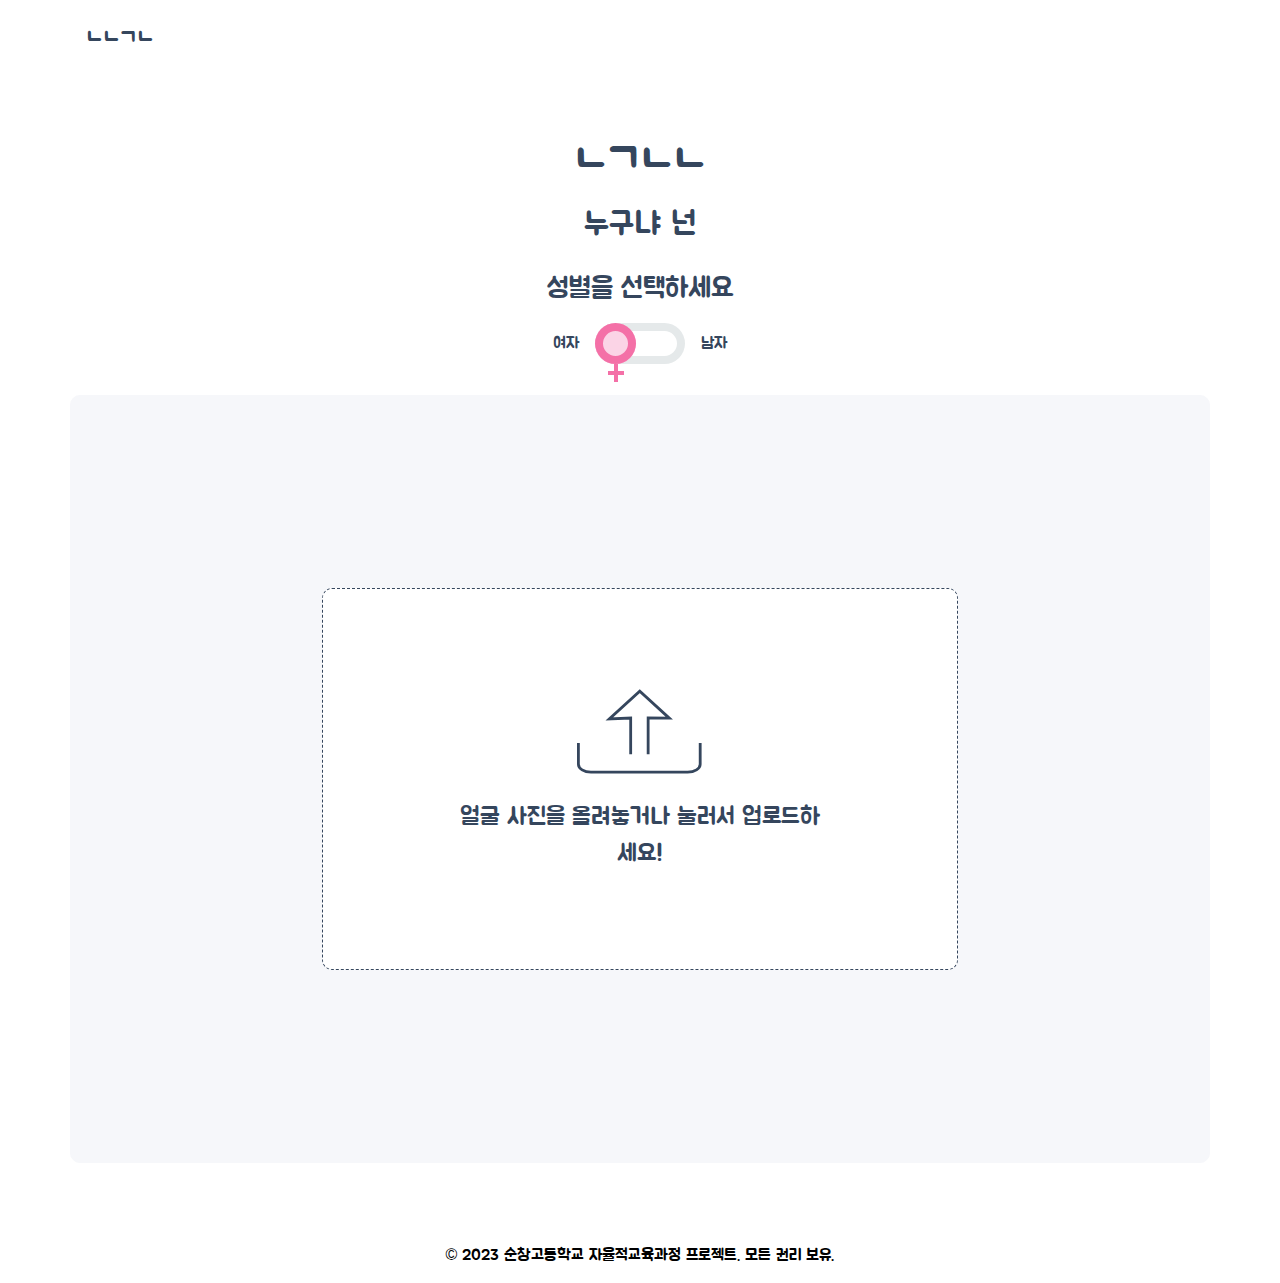
==== whoru.html @ 28e05ed9 "Add files via upload" ====
<!DOCTYPE html>
<html>

<head>
    <meta charset="UTF-8">
    <meta name="viewport" content="width=device-width, initial-scale=1, shrink-to-fit=no">
    <meta http-equiv="X-UA-Compatible" content="ie=edge">
    <link href="https://fonts.googleapis.com/css?family=Jua&display=swap" rel="stylesheet">
    <link rel="stylesheet" href="https://stackpath.bootstrapcdn.com/bootstrap/4.4.1/css/bootstrap.min.css" integrity="sha384-Vkoo8x4CGsO3+Hhxv8T/Q5PaXtkKtu6ug5TOeNV6gBiFeWPGFN9MuhOf23Q9Ifjh" crossorigin="anonymous">
    <title>ㄴㄴㄱㄴ</title>
    <link rel="stylesheet" href="style.css">
    <link rel="manifest" href="/manifest.json">
    <meta property="og:type" content="website" />
    <meta property="og:title" content="동물상 테스트" />
    <meta property="og:description" content="얼굴로 보는 인공지능 동물상 테스트, 나와 닮은 동물상을 찾아보세요! 대표 동물상 연예인 사진 데이터로 학습한 인공지능이 나의 얼굴로 동물상과 특징을 찾아드립니다. 회원가입도 필요없이 화면에서 바로 확인해보세요! 사진 데이터는 그 어디에도 전송되지 않습니다. 인공지능이 보는 나의 동물상 테스트 한번 해보세요! 강아지상? 고양이상? 여우상? 사슴상? 토끼상? 곰상? 공룡상? 얼굴상 테스트를 통해 나와 닮은 동물 찾기를 할 수 있습니다."
    />
    <meta property="og:image" content="https://img1.daumcdn.net/thumb/R1280x0/?scode=mtistory2&fname=https%3A%2F%2Fk.kakaocdn.net%2Fdn%2Fc0eq42%2FbtqCQpiFhFn%2F8KPaOP9q8PXpJFRL7if55K%2Fimg.jpg" />
    <link rel="shortcut icon" href="/favicon.ico" type="image/x-icon">
    <link rel="icon" href="/favicon.ico" type="image/x-icon">
    <script type="text/javascript" src="//s7.addthis.com/js/300/addthis_widget.js#pubid=ra-5e64b3727e862b06"></script>
    <!-- Global site tag (gtag.js) - Google Analytics -->
    <script async src="https://www.googletagmanager.com/gtag/js?id=UA-145482737-6"></script>
    <script>
        window.dataLayer = window.dataLayer || [];

        function gtag() {
            dataLayer.push(arguments);
        }
        gtag('js', new Date());
        gtag('config', 'UA-145482737-6');
    </script>
</head>

<body>
    <nav class="p-3 container navbar navbar-expand-lg navbar-light">
        <a class="navbar-brand" href="#">ㄴㄴㄱㄴ</a>
        <button class="navbar-toggler" type="button" data-toggle="collapse" data-target="#navbarNav" aria-controls="navbarNav" aria-expanded="false" aria-label="Toggle navigation">
            <span class="navbar-toggler-icon"></span>
        </button>
        <div class="collapse navbar-collapse" id="navbarNav">
            <ul class="navbar-nav">
                <li class="nav-item active">
                </li>
            </ul>
        </div>
    </nav>
    <section class="section">
        <h1 class="title">ㄴㄱㄴㄴ</h1>
        <h2 class="subtitle">누구냐 넌</h2>
        <h2 class="sr-only">나는 어떤 동물과 닮았을까? 나의 동물상 찾기를 해보세요!</h2>
        <h3 class="sr-only">대표 동물상 연예인 사진 데이터로 학습한 인공지능이 나의 얼굴로 동물상과 특징을 찾아드립니다.</h3>
        <h4 class="sr-only">본 서비스는 Google의 인공지능 teachable machine 2.0을 활용하였습니다.</h4>
        <p class="sr-only">얼굴로 보는 인공지능 동물상 테스트, 나와 닮은 동물상을 찾아보세요! 대표 동물상 연예인 사진 데이터로 학습한 인공지능이 나의 얼굴로 동물상과 특징을 찾아드립니다. 회원가입도 필요없이 화면에서 바로 확인해보세요! 사진 데이터는 그 어디에도 전송되지 않습니다. 인공지능이 보는 나의 동물상 테스트 한번 해보세요! 강아지상? 고양이상? 여우상? 사슴상? 토끼상? 곰상? 공룡상? 얼굴상 테스트를 통해 나와 닮은 동물 찾기를 할 수 있습니다.</p>
    </section>
    <section class="youtube pb-3" id="yotube-mid-link">
    </section>
    <h3 class="pb-2 d-flex justify-content-center">성별을 선택하세요</h3>
    <section class="d-flex justify-content-center">
        <p class="d-flex align-items-center pr-3">여자</p>
        <div>
            <input type="checkbox" id="gender">
            <label for="gender">
                <span class="knob">
                    <i></i>
                </span>
            </label>
        </div>
        <p class="d-flex align-items-center pl-3">남자</p>
    </section>
    <script class="jsbin" src="https://ajax.googleapis.com/ajax/libs/jquery/1/jquery.min.js"></script>
    <div class="mt-3 container file-upload">
        <div class="image-upload-wrap">
            <input class="file-upload-input" type='file' onchange="readURL(this);" accept="image/*" />
            <div class="drag-text">
                <img src="img/upload.svg" class="mt-5 pt-5 upload">
                <h3 class="mb-5 pb-5 pt-4  upload-text">얼굴 사진을 올려놓거나 눌러서 업로드하세요!</h3>
            </div>
        </div>
        <div class="file-upload-content">
            <img class="file-upload-image" id="face-image" src="#" alt="your image" />
            <div id="loading" class="animated bounce">
                <div class="spinner-border" role="status">
                    <span class="sr-only">Loading...</span>
                </div>
                <p class="text-center">AI가 당신의 동물상을 분석중입니다.</p>
            </div>
            <p class="result-message"></p>
            <div id="label-container" class="d-flex flex-column justify-content-around"></div>
            <div id="addThis" class="addthis_inline_share_toolbox_6lz1"></div>

            <div class="pt-3 image-title-wrap">
                <button type="button p-2" class="try-again-btn" onclick="gaReload1();" data-toggle="modal" data-target="#adModal">
                    <span class="try-again-text">다른 사진으로 재시도</span>
                </button>
            </div>
        </div>
    </div>
    <!-- <div id="coupang" class="container d-flex justify-content-center">
        <script src="https://ads-partners.coupang.com/g.js"></script>
        <script>
            new PartnersCoupang.G({
                "id": 141621,
                "subId": null
            });
        </script>
    </div> -->
    <div class="mt-2 container d-flex justify-content-center ad-banner">
        <ins class="kakao_ad_area" style="display:none;" data-ad-unit="DAN-1ibeto5pa83fn" data-ad-width="320" data-ad-height="100"></ins>
    </div>
    <div class="mt-2 container d-flex justify-content-center ad-banner">
        <ins class="kakao_ad_area" style="display:none;" 
     data-ad-unit    = "DAN-1jefy9znk6ibb" 
     data-ad-width   = "300" 
     data-ad-height  = "250"></ins>
    </div>
<script type="text/javascript" src="//t1.daumcdn.net/kas/static/ba.min.js" async></script>
    <script type="text/javascript" src="//t1.daumcdn.net/kas/static/ba.min.js" async></script>

    <div class="container pt-3">
        <div id="disqus_thread"></div>
    </div>
    <footer class="footer pt-5 container d-flex justify-content-center">
        <div>
            <p>&copy; 2023 순창고등학교 자율적교육과정 프로젝트. 모든 권리 보유.</p>
<!--            
        <ul class="list-inline d-flex justify-content-center">
            <li class="list-inline-item">
                <a href="https://developerdk.tistory.com/46">Privacy</a>
            </li>
            <li class="list-inline-item">
                <a href="https://developerdk.tistory.com/47">Terms</a>
            </li>
            <li class="list-inline-item">
                <a href="https://www.youtube.com/channel/UCQNE2JmbasNYbjGAcuBiRRg">FAQ</a>
            </li>
        </ul>
-->
        </div>
    </footer>
    <!-- Modal -->
    <div class="modal fade" id="adModal" tabindex="-1" role="dialog" aria-labelledby="adModalLabel" aria-hidden="true">
        <div class="modal-dialog" role="document">
            <div class="modal-content">
                
                <div class="modal-body d-flex justify-content-center">
                    <ins class="kakao_ad_area" style="display:none;" 
 data-ad-unit    = "DAN-t89oh3sc0ew5" 
 data-ad-width   = "300" 
 data-ad-height  = "250"></ins>
                </div>
                <div class="modal-footer d-flex justify-content-center">
                    <button type="button p-2" class="try-again-btn" onclick="gaReload2();">
                        <span class="try-again-text">다른 사진으로 재시도</span>
                    </button>
                </div>
            </div>
        </div>
    </div>
    <script>
        function gaReload1() {
            gtag('event', '다른 사진으로 재시도 1차', {
                'event_category': '다른 사진으로 재시도'
            });
        }
        function gaReload2() {
            gtag('event', '다른 사진으로 재시도 2차', {
                'event_category': '다른 사진으로 재시도'
            });
            window.location.reload();
        }
    </script>

    <noscript>Please enable JavaScript to view the
        <a href="https://disqus.com/?ref_noscript">comments powered by Disqus.</a>
    </noscript>
    <script src="https://code.jquery.com/jquery-3.4.1.slim.min.js" integrity="sha384-J6qa4849blE2+poT4WnyKhv5vZF5SrPo0iEjwBvKU7imGFAV0wwj1yYfoRSJoZ+n" crossorigin="anonymous"></script>
    <script src="https://cdn.jsdelivr.net/npm/popper.js@1.16.0/dist/umd/popper.min.js" integrity="sha384-Q6E9RHvbIyZFJoft+2mJbHaEWldlvI9IOYy5n3zV9zzTtmI3UksdQRVvoxMfooAo" crossorigin="anonymous"></script>
    <script src="https://stackpath.bootstrapcdn.com/bootstrap/4.4.1/js/bootstrap.min.js" integrity="sha384-wfSDF2E50Y2D1uUdj0O3uMBJnjuUD4Ih7YwaYd1iqfktj0Uod8GCExl3Og8ifwB6" crossorigin="anonymous"></script>
    <script src="https://cdn.jsdelivr.net/npm/@tensorflow/tfjs@1.3.1/dist/tf.min.js"></script>
    <script src="https://cdn.jsdelivr.net/npm/@teachablemachine/image@0.8/dist/teachablemachine-image.min.js"></script>
    <script>
        function readURL(input) {
            if (input.files && input.files[0]) {
                var reader = new FileReader();
                reader.onload = function(e) {
                    $('.image-upload-wrap').hide();
                    $('#loading').show();
                    $('.file-upload-image').attr('src', e.target.result);
                    $('.file-upload-content').show();
                    $('.image-title').html(input.files[0].name);
                };
                reader.readAsDataURL(input.files[0]);
                init().then(function() {
                    console.log("hello");
                    predict();
                    $('#loading').hide();
                });
            } else {
                removeUpload();
            }
        }

        function removeUpload() {
            $('.file-upload-input').replaceWith($('.file-upload-input').clone());
            $('.file-upload-content').hide();
            $('.image-upload-wrap').show();
        }
        $('.image-upload-wrap').bind('dragover', function() {
            $('.image-upload-wrap').addClass('image-dropping');
        });
        $('.image-upload-wrap').bind('dragleave', function() {
            $('.image-upload-wrap').removeClass('image-dropping');
        });
    </script>
    <script type="text/javascript">
        let URL;
        const urlMale = "https://teachablemachine.withgoogle.com/models/GZRhxVyAY/";
        const urlFemale = "https://teachablemachine.withgoogle.com/models/GZRhxVyAY/";
        let model, webcam, labelContainer, maxPredictions;
        async function init() {
            if (document.getElementById("gender").checked) {
                URL = urlMale;
            } else {
                URL = urlFemale;
            }
            const modelURL = URL + "model.json";
            const metadataURL = URL + "metadata.json";
            model = await tmImage.load(modelURL, metadataURL);
            maxPredictions = model.getTotalClasses();
            labelContainer = document.getElementById("label-container");
            for (let i = 0; i < maxPredictions; i++) {
                var element = document.createElement("div")
                element.classList.add("d-flex");
                labelContainer.appendChild(element);
            }
        }
        async function predict() {
            var image = document.getElementById("face-image")
            const prediction = await model.predict(image, false);
            prediction.sort((a, b) => parseFloat(b.probability) - parseFloat(a.probability));
            console.log(prediction[0].className);
            var resultTitle, resultExplain, resultCeleb;
            if (document.getElementById("gender").checked) {
                gtag('event', '동물상 테스트 수행', {
                    'event_category': '동물상 테스트 수행',
                    'event_label': '남자'
                });
                switch (prediction[0].className) {
                    case "joohomin":
                        resultTitle = "주호민"
                        resultExplain = "머리가 빡빡이이고 얼굴이 동글동글하며 인상이 온화해보임 좌우 상하 얼굴 길이가 비슷함"
                        resultCeleb = "우파루파를 닮았다"
                        gtag('event', '남자 결과 강아지상', {'event_category': '남자 결과'});
                        break;
                    case "chaeunwoo":
                        resultTitle = "차은우"
                        resultExplain = "잘생겼다"
                        resultCeleb = "곰 닮았다"
                        gtag('event', '남자 결과 고양이상', {'event_category': '남자 결과'});
                        break;
                    case "chomiyeon":
                        resultTitle = "조미연"
                        resultExplain = "옆모습이 이쁘다.콧대가 높다.그늘진 눈매.작은 얼굴"
                        resultCeleb = "토끼&쿼카 닮음"
                        gtag('event', '남자 결과 고양이상', {'event_category': '남자 결과'});
                        break;    
                    case "jaypark":
                        resultTitle = "박재범(Jay Park)"
                        resultExplain = "그의 얼굴은 선명하고 균형이 잘 잡혀 있으며 눈이 커서 화려한 시선을 끌 수 있다 또한 몸매는 타투가 많다는 특징이 있다"
                        resultCeleb = ""
                        gtag('event', '남자 결과 고양이상', {'event_category': '남자 결과'});
                        break;
                    case "nohongcheol":
                        resultTitle = "노홍철"
                        resultExplain = "한국인에게 별로 익숙하디 않는 수염을 가짐. 과도하게 웃는 표정과 광기어려보이거나 우스운 모습이 각인됨.하지만 쌍커풀징 큰 눈,높은 콧대, 등 뚜렷한 이목구비를 가지고 있음 그렇지만 얼굴이 길다"
                        resultCeleb = "통기 닮음"
                        gtag('event', '남자 결과 고양이상', {'event_category': '남자 결과'});
                        break;
                    case "dewinjones":
                        resultTitle = "드웨인 존슨"
                        resultExplain = "주호민과 닮음이다. (AA닮음) 근데 좀 날카로움"
                        resultCeleb = "주호민 "
                        gtag('event', '남자 결과 고양이상', {'event_category': '남자 결과'});
                        break;
                    case "xijinping":
                        resultTitle = "시진핑"
                        resultExplain = "눈이 작으며 얼굴이 평탄해 보임 코가 매우큼, 늙어보임"
                        resultCeleb = "곰돌이 푸 닮음"
                        gtag('event', '남자 결과 고양이상', {'event_category': '남자 결과'});
                        break;
                        
                    case "karina":
                        resultTitle = "카리나"
                        resultExplain = "갸름하고 날렵한 얼굴형을 가졌다. 특히 V자가 그려진 상당히 얇은 턱선과 얼굴형, 장두형에 가까운 두상으로 스트레이트 헤어를 잘 소화한다 그리고 얼굴이 엄청 작다."
                        resultCeleb = "뱀 혹은 고양이 닮음"
                        gtag('event', '남자 결과 토끼상', {'event_category': '남자 결과'});
                        break;
                    case "ohhaewon":
                        resultTitle = "오해원"
                        resultExplain = "흰 피부와 크고 동그란 눈 청순하고 단아한 비주얼 날렵한 콧대"
                        resultCeleb = "햄토리를 닮았다는 말이 있다"
                        gtag('event', '남자 결과 공룡상', {'event_category': '남자 결과'});
                        break;
                    case "stsvenjobs":
                        resultTitle = "스티븐 잡스"
                        resultExplain = "인상이 날카로우며 직적여보임 다만 머리가 조금 비어있으며 안경이 잘어울림"
                        resultCeleb = "대머리독수리 닮은"
                        gtag('event', '남자 결과 공룡상', {'event_category': '남자 결과'});
                        break;

                    case "youbu":
                        resultTitle = "유병재"
                        resultExplain = "얼굴이 꽤 큰 편이고 수염이 김"
                        resultCeleb = "배우 기동규 닮음"
                        gtag('event', '남자 결과 공룡상', {'event_category': '남자 결과'});
                        break;
    
                    case "parkmyeongsu":
                        resultTitle = "박명수"
                        resultExplain = "동근 얼굴형과 밝은 미소가 특징이며 주끈깨와 동근눈, 살짝 올라간 눈썹으로 인해 상냥하고 유쾌한 분위기를 연출한다."
                        resultCeleb = "펜더 닮음"
                        gtag('event', '남자 결과 공룡상', {'event_category': '남자 결과'});
                        break;
                    case "haha":
                        resultTitle = "하하"
                        resultExplain = "독특하고 매력적인 얼굴 표정을 가지고 있으며 코가 크고 둥근 얼굴형이다."
                        resultCeleb = "토끼 닮음"
                        gtag('event', '남자 결과 공룡상', {'event_category': '남자 결과'});
                        break;
                    default:
                        resultTitle = "알수없음"
                        resultExplain = ""
                        resultCeleb = ""
                        gtag('event', '남자 결과 알수없음', {'event_category': '남자 결과'});
                }
            } else {
                gtag('event', '동물상 테스트 수행', {
                    'event_category': '동물상 테스트 수행',
                    'event_label': '여자'
                });
                switch (prediction[0].className) {
                    case "dog":
                        resultTitle = "귀여운 순둥이 강아지상"
                        resultExplain = "다정다감하고 귀여운 당신은 모든 사람들에게 즐거움을 주는 호감형이다! 상냥하고 활발한 성격으로 어디에서도 인기폭발이지만, 애교와 웃음이 많아 연인에게 특히나 사랑스럽다. 당신은 애인바라기로 애인의 관심이 부족하면 시무룩해지고 외로움을 타는 모습이 마치 강아지와 똑 닮았다!"
                        resultCeleb = "강아지상 연예인: 박보영, 아이유, 윤승아, 민아(걸스데이), 한지민"
                        gtag('event', '여자 결과 강아지상', {'event_category': '여자 결과'});
                        break;
                    case "cat":
                        resultTitle = "츤데레 매력쟁이 고양이상"
                        resultExplain = "도도하고 섹시한 당신은 첫인상은 차가워 보이지만 묘한 매력을 풍겨 언제나 인기가 넘친다. 자존심이 세계 1등과 맞먹지만 관심 받는 것을 좋아하고 애인에게 관심이 받고 싶을 때는 애교도 부릴 줄 아는 귀여운 매력을 가졌다. 시크한 츤데레로 연인에게 끊임없이 설렘을 안겨주는 당신은 고양이와 닮았다!"
                        resultCeleb = "고양이상 연예인: 안소희(원더걸스), 오연서, 한예슬, 이성경, 이효리"
                        gtag('event', '여자 결과 고양이상', {'event_category': '여자 결과'});
                        break;
                    case "rabbit":
                        resultTitle = "상큼발랄한 매력의 토끼상"
                        resultExplain = "발랄하고 귀여운 당신은 주변 사람들에게 기쁨을 주는 행복바이러스다! 호기심이 많아 활발하며 귀엽고 순수한 외모로 연인의 보호본능을 자극한다. 존재 자체가 상큼하고 깜찍한 당신은 특별한 애교 없이도 연인에게 너무나도 사랑스럽다!"
                        resultCeleb = "토끼상 연예인: 수지, 나연(트와이스), 예린(여자친구), 한승연(카라), 문채원"
                        gtag('event', '여자 결과 토끼상', {'event_category': '여자 결과'});
                        break;
                    case "deer":
                        resultTitle = "온순하고 우아한 사슴상"
                        resultExplain = "맑고 영롱한 분위기의 당신은 사슴처럼 차분한 성격의 소유자다. 초롱초롱한 눈망울이 당신의 가장 큰 트레이드마크며 따스하고 온순한 눈빛을 가져 사랑스러움을 항상 머금고 있다! 부끄러움이 많아 애정표현이 낯설은 당신은 연인에게조차 신비한 존재지만 따뜻한 성격으로 연인의 마음을 사로잡는 능력을 가졌다."
                        resultCeleb = "사슴상 연예인: 윤아(소녀시대), 이연희, 고아라, 문근영, 정유미(부산행 배우)"
                        gtag('event', '여자 결과 사슴상', {'event_category': '여자 결과'});
                        break;
                    case "fox":
                        resultTitle = "섹시한 밀당고수 여우상"
                        resultExplain = "사람을 홀리는 매력을 가진 당신은 선뜻 다가가기 힘든 섹시한 매력을 가졌다. 우아한 외모에 더해 뛰어난 센스의 성격을 가진 당신은 어딜가도 주목받는 주인공이다! 사교적인 성격을 가져 연인에게도 적극적으로 애정표현을 하지만 밀당의 고수인 당신은 연인의 혼을 쏙 빼놓는 매력쟁이다."
                        resultCeleb = "여우상 연예인: 경리(나인뮤지스), 예지(있지), 한혜진(모델), 헤이즈, 지연(티아라)"
                        gtag('event', '여자 결과 여우상', {'event_category': '여자 결과'});
                        break;
                    default:
                        resultTitle = "알수없음"
                        resultExplain = ""
                        resultCeleb = ""
                        gtag('event', '여자 결과 알수없음', {'event_category': '여자 결과'});
                }
            }
            var title = "<div class='" + prediction[0].className + "-animal-title'>" + resultTitle + "</div>"
            var explain = "<div class='animal-explain pt-2'>" + resultExplain + "</div>"
            var celeb = "<div class='" + prediction[0].className + "-animal-celeb pt-2 pb-2'>" + resultCeleb + "</div>"
            $('.result-message').html(title + explain + celeb);
            var barWidth;
            for (let i = 0; i < maxPredictions; i++) {
                if (prediction[i].probability.toFixed(2) > 0.1) {
                    barWidth = Math.round(prediction[i].probability.toFixed(2) * 100) + "%";
                } else if (prediction[i].probability.toFixed(2) >= 0.01) {
                    barWidth = "4%"
                } else {
                    barWidth = "2%"
                }
                var labelTitle;
                switch (prediction[i].className) {
                    case "joohomin":
                        labelTitle = "주호민"
                        break;
                    case "chaeunwoo":
                        labelTitle = "차은우"
                        break;
                    case "chomiyeon":
                        labelTitle = "조미연"
                        break;
                    case "jaypark":
                        labelTitle = "박재범"
                        break;
                    case "nohongcheol":
                        labelTitle = "노홍철"
                        break;
                    case "dewinjones":
                        labelTitle = "드웨인 존슨"
                        break;
                    case "xijinping":
                        labelTitle = "시진핑"
                        break;
                    case "karina":
                        labelTitle = "카리나"
                        break;
                    case "ohhaewon":
                        labelTitle = "오해원"
                        break;
                    case "stsvenjobs":
                        labelTitle = "스티븐 잡스"
                        break;
                    case "youbu":
                        labelTitle = "유병재"
                        break;
                    case "parkmyeongsu":
                        labelTitle = "박명수"
                        break;
                    case "haha":
                        labelTitle = "하하"
                        break;
                    default:
                        labelTitle = "알수없음"
            
                }
                var label = "<div class='animal-label d-flex align-items-center'>" + labelTitle + "</div>"
                var bar = "<div class='bar-container position-relative container'><div class='" + prediction[i].className + "-box'></div><div class='d-flex justify-content-center align-items-center " + prediction[i].className + "-bar' style='width: " + barWidth + "'><span class='d-block percent-text'>" + Math.round(prediction[i].probability.toFixed(2) * 100) + "%</span></div></div>"
                labelContainer.childNodes[i].innerHTML = label + bar;
            }
        }
    </script>
</body>
<!-- 
image input box
Copyright (c) 2020 by Aaron Vanston (https://codepen.io/aaronvanston/pen/yNYOXR)

Permission is hereby granted, free of charge, to any person obtaining a copy of this software and associated documentation files (the "Software"), to deal in the Software without restriction, including without limitation the rights to use, copy, modify, merge, publish, distribute, sublicense, and/or sell copies of the Software, and to permit persons to whom the Software is furnished to do so, subject to the following conditions:

The above copyright notice and this permission notice shall be included in all copies or substantial portions of the Software.

THE SOFTWARE IS PROVIDED "AS IS", WITHOUT WARRANTY OF ANY KIND, EXPRESS OR IMPLIED, INCLUDING BUT NOT LIMITED TO THE WARRANTIES OF MERCHANTABILITY, FITNESS FOR A PARTICULAR PURPOSE AND NONINFRINGEMENT. IN NO EVENT SHALL THE AUTHORS OR COPYRIGHT HOLDERS BE LIABLE FOR ANY CLAIM, DAMAGES OR OTHER LIABILITY, WHETHER IN AN ACTION OF CONTRACT, TORT OR OTHERWISE, ARISING FROM, OUT OF OR IN CONNECTION WITH THE SOFTWARE OR THE USE OR OTHER DEALINGS IN THE SOFTWARE.

gender toggle
Copyright (c) 2020 by Mert Cukuren (https://codepen.io/knyttneve/pen/bPpEZY)

Permission is hereby granted, free of charge, to any person obtaining a copy of this software and associated documentation files (the "Software"), to deal in the Software without restriction, including without limitation the rights to use, copy, modify, merge, publish, distribute, sublicense, and/or sell copies of the Software, and to permit persons to whom the Software is furnished to do so, subject to the following conditions:

The above copyright notice and this permission notice shall be included in all copies or substantial portions of the Software.

THE SOFTWARE IS PROVIDED "AS IS", WITHOUT WARRANTY OF ANY KIND, EXPRESS OR IMPLIED, INCLUDING BUT NOT LIMITED TO THE WARRANTIES OF MERCHANTABILITY, FITNESS FOR A PARTICULAR PURPOSE AND NONINFRINGEMENT. IN NO EVENT SHALL THE AUTHORS OR COPYRIGHT HOLDERS BE LIABLE FOR ANY CLAIM, DAMAGES OR OTHER LIABILITY, WHETHER IN AN ACTION OF CONTRACT, TORT OR OTHERWISE, ARISING FROM, OUT OF OR IN CONNECTION WITH THE SOFTWARE OR THE USE OR OTHER DEALINGS IN THE SOFTWARE.
 -->

</html>
---- style.css ----
body {
  font-family: 'Jua', sans-serif;
  background-color: #ffffff;
  box-sizing: border-box;
  color: #35465d;
}
.file-upload {
    padding: 15% 3%;
    margin: 0 auto;
    border-radius: 10px;
    border: solid 1.5px #f6f7fa;
    background-color: #f6f7fa;
}
.file-upload-btn {
  width: 100%;
  margin: 0;
  color: #fff;
  background: #1FB264;
  border: none;
  padding: 10px;
  border-radius: 4px;
  border-bottom: 4px solid #15824B;
  transition: all .2s ease;
  outline: none;
  text-transform: uppercase;
  font-weight: 700;
}

.file-upload-btn:hover {
  background: #1AA059;
  color: #ffffff;
  transition: all .2s ease;
  cursor: pointer;
}

.file-upload-btn:active {
  border: 0;
  transition: all .2s ease;
}

.file-upload-content {
  display: none;
  text-align: center;
}
#loading {
  display: none;
}

.file-upload-input {
  position: absolute;
  margin: 0;
  padding: 0;
  width: 100%;
  height: 100%;
  outline: none;
  opacity: 0;
  cursor: pointer;
}

.image-upload-wrap {
    width: 60%;
    margin: 0 auto;
    position: relative;
    object-fit: contain;
    border-radius: 10px;
    border: dashed 1.5px #35465d;
    background-color: #ffffff;
}

.image-dropping,
.image-upload-wrap:hover {
    background-color: #35465d82;
    border: 1.5px dashed #ffffff;
}

.image-title-wrap {
  padding: 0 15px 15px 15px;
  color: #222;
}

.drag-text {
  text-align: center;
}

.drag-text h3 {
  font-weight: 500;
  text-transform: uppercase;
}

.file-upload-image {
  max-height: 60%;
  max-width: 60%;
  margin: auto;
  padding: 10px;
}

.try-again-btn {
  border-radius: 40px;
  border: solid 1.5px #35465d;
  background-color: #35465d;
}

.try-again-text {
  display: block;
  font-size: 1.5rem;
  text-align: center;
  color: #ffffff;
  padding: 4px 15px;
}

.remove-image:hover {
  background: #c13b2a;
  color: #ffffff;
  transition: all .2s ease;
  cursor: pointer;
}

.remove-image:active {
  border: 0;
  transition: all .2s ease;
}

.navbar-light .navbar-brand {
  line-height: 1.68;
  text-align: left;
  color: #35465d; 
}

.navbar-light .navbar-toggler {
    border-color: #ffffff;
}

.section {
    margin-top: 50px;
}

.title {
  line-height: 1.67;
  text-align: center;
  color: #35465d;
}

.subtitle {
  line-height: 1.53;
  text-align: center;
  color: #35465d;
}

/* On screens that are 600px or less, set the background color to olive */
@media screen and (max-width: 600px) {
  html {
    font-size: 10px;
  }
    .navbar-brand {
        font-size: 2rem;
    }
}


.youtube-link {
    font-size: 1.5rem;
    line-height: 1.71;
    text-align: center;
    color: #f73737;
    text-decoration: underline;
}

.youtube-link:hover {
    font-size: 1.5rem;
    line-height: 1.71;
    text-align: center;
    color: #f73737;
    text-decoration: underline;
}

.youtube-icon {
    width: 30px;
    height: 27.262px;
}

.upload {
    width: 20%;
}

.upload-text {
    width: 58%;
    font-size: 1.5rem;
    line-height: 1.53;
    text-align: center;
    color: #35465d;
    margin: 0 auto;
}

.footer {
    background-color: initial;
    color: initial;
}

.bar-container {
  height: 2.7rem;
}
.dinosaur-box {
  position: absolute;
  top: 0;
  left: 0;
  height: 2rem;
  border-radius: 10px;
  width: 100%;
  background-color: rgba(117, 204, 84, 0.2);
}
.dinosaur-bar {
  position: absolute;
  top: 0;
  left: 0;
  height: 2rem;
  border-radius: 10px;
  background-color: rgba(117, 204, 84, 1);
}
.deer-box {
  position: absolute;
  top: 0;
  left: 0;
  height: 2rem;
  border-radius: 10px;
  width: 100%;
  background-color: rgba(117, 204, 84, 0.2);
}
.deer-bar {
  position: absolute;
  top: 0;
  left: 0;
  height: 2rem;
  border-radius: 10px;
  background-color: rgba(117, 204, 84, 1);
}
.dog-box {
  position: absolute;
  top: 0;
  left: 0;
  height: 2rem;
  border-radius: 10px;
  width: 100%;
  background-color: rgba(27, 175, 234, 0.2);
}
.dog-bar {
  position: absolute;
  top: 0;
  left: 0;
  height: 2rem;
  border-radius: 10px;
  background-color: rgba(27, 175, 234, 1);
}
.cat-box {
  position: absolute;
  top: 0;
  left: 0;
  height: 2rem;
  border-radius: 10px;
  width: 100%;
  background-color: rgba(251, 176, 59, 0.2);
}
.cat-bar {
  position: absolute;
  top: 0;
  left: 0;
  height: 2rem;
  border-radius: 10px;
  background-color: rgba(251, 176, 59, 1);
}
.bear-box {
  position: absolute;
  top: 0;
  left: 0;
  height: 2rem;
  border-radius: 10px;
  width: 100%;
  background-color: rgba(195, 140, 102, 0.2);
}
.bear-bar {
  position: absolute;
  top: 0;
  left: 0;
  height: 2rem;
  border-radius: 10px;
  background-color: rgba(195, 140, 102, 1);
}
.fox-box {
  position: absolute;
  top: 0;
  left: 0;
  height: 2rem;
  border-radius: 10px;
  width: 100%;
  background-color: rgba(49, 132, 155, 0.2);
}
.fox-bar {
  position: absolute;
  top: 0;
  left: 0;
  height: 2rem;
  border-radius: 10px;
  background-color: rgba(49, 132, 155, 1);
}
.rabbit-box {
  position: absolute;
  top: 0;
  left: 0;
  height: 2rem;
  border-radius: 10px;
  width: 100%;
  background-color: rgba(235, 166, 190, 0.2);
}
.rabbit-bar {
  position: absolute;
  top: 0;
  left: 0;
  height: 2rem;
  border-radius: 10px;
  background-color: rgba(235, 166, 190, 1);
}
.percent-text {
  font-size: 1rem;
  color: #ffffff;
}
.animal-label {
    width: 20%;
    text-align: left;
    height: 2rem;
}
#label-container {
    width: 80%;
    margin: 0 auto;
}
.result-message {
    font-size: 2rem;
}


.animal-explain {
    font-size: 1.5rem;
}
.dinosaur-animal-title {
    color: #3ba363;
}
.dinosaur-animal-celeb {
    color: #3ba363;
    font-size: 1.2rem;
}
.deer-animal-title {
    color: #3ba363;
}
.deer-animal-celeb {
    color: #3ba363;
    font-size: 1.2rem;
}
.cat-animal-title {
    color: #ff6c0a;
}
.cat-animal-celeb {
    color: #ff6c0a;
    font-size: 1.2rem;
}
.dog-animal-title {
    color: #548dd4;
}
.dog-animal-celeb {
    color: #548dd4;
    font-size: 1.2rem;
}
.rabbit-animal-title {
    color: #e56995;
}
.rabbit-animal-celeb {
    color: #e56995;
    font-size: 1.2rem;
}
.bear-animal-title {
    color: #9b6b43;
}
.bear-animal-celeb {
    color: #9b6b43;
    font-size: 1.2rem;
}
.fox-animal-title {
    color: #31849b;
}
.fox-animal-celeb {
    color: #31849b;
    font-size: 1.2rem;
}

/* gender */
input#gender {
  display: none;
}

label {
  cursor: pointer;
  display: inline-block;
  width: 90px;
  height: 41px;
  box-shadow: 0 0 0 8px #e5e9ea inset;
  border-radius: 30px;
  position: relative;
}

.knob {
  position: absolute;
  width: 41px;
  top: 0;
  left: 0;
  height: 41px;
  border-radius: 50%;
  box-shadow: 0 0 0 8px #f470a7 inset;
  background-color: #fbd4e6;
  transition: 0.3s;
}

.knob > i {
  position: absolute;
  width: 4px;
  height: 18px;
  top: 100%;
  background-color: #f470a7;
  left: calc(50% - 2px);
}

.knob > i:before,
.knob > i:after {
  width: 6px;
  position: absolute;
  top: 42%;
  content: "";
  height: 4px;
  background-color: #f470a7;
}

.knob > i:before {
  left: 4px;
}
.knob > i:after {
  left: -6px;
}

input:checked + label > .knob {
  box-shadow: 0 0 0 8px #a1c6dd inset;
  background-color: #e2ecf4;
  transform: translateX(49px) rotate(-140deg);
}

input:checked + label > .knob > i {
  background-color: #a1c6dd;
}

input:checked + label > .knob > i:after,
input:checked + label > .knob > i:before {
  background-color: #a1c6dd;
}

input:checked + label > .knob > i:after {
  top: 14.5px;
  width: 12px;
  left: -7px;
  transform: rotate(45deg);
}
input:checked + label > .knob > i:before {
  top: 13px;
  width: 12px;
  left: 0px;
  transform: rotate(134deg);
}

.ad-banner {
    max-width: 320px;
}
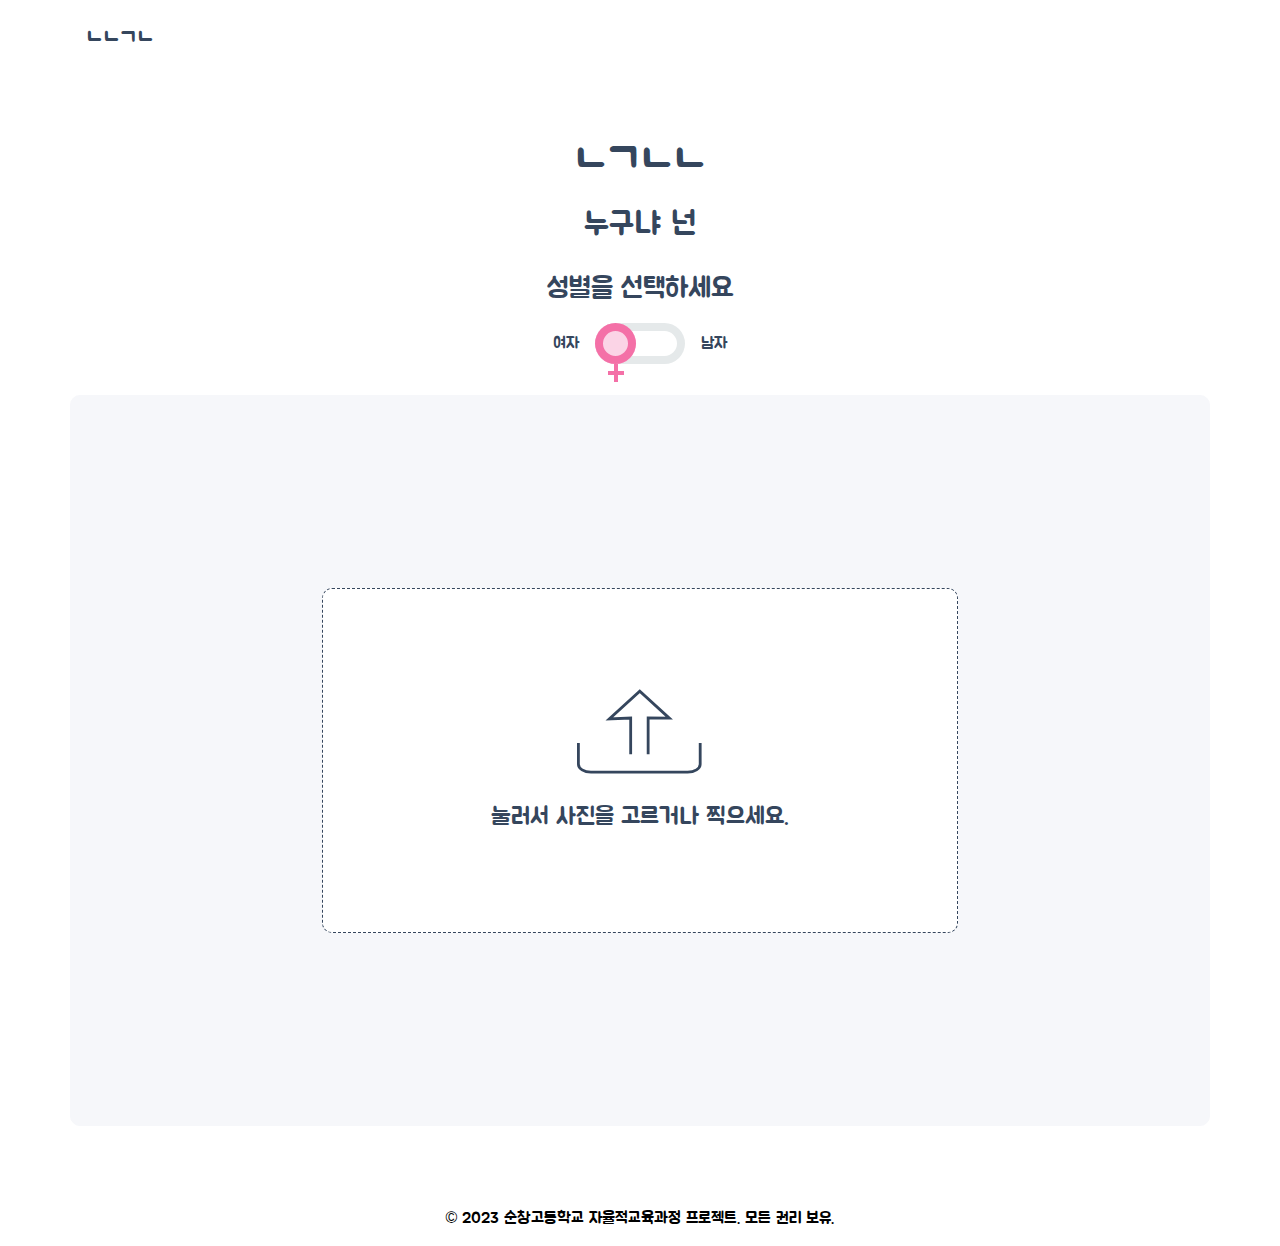
==== commit d3748238: "ㄴ" ====
--- a/whoru.html
+++ b/whoru.html
@@ -73,7 +73,7 @@
             <input class="file-upload-input" type='file' onchange="readURL(this);" accept="image/*" />
             <div class="drag-text">
                 <img src="img/upload.svg" class="mt-5 pt-5 upload">
-                <h3 class="mb-5 pb-5 pt-4  upload-text">얼굴 사진을 올려놓거나 눌러서 업로드하세요!</h3>
+                <h3 class="mb-5 pb-5 pt-4  upload-text">눌러서 사진을 고르거나 찍으세요.</h3>
             </div>
         </div>
         <div class="file-upload-content">
@@ -82,7 +82,7 @@
                 <div class="spinner-border" role="status">
                     <span class="sr-only">Loading...</span>
                 </div>
-                <p class="text-center">AI가 당신의 동물상을 분석중입니다.</p>
+                <p class="text-center">AI가 당신의 얼굴상을 분석중입니다.</p>
             </div>
             <p class="result-message"></p>
             <div id="label-container" class="d-flex flex-column justify-content-around"></div>
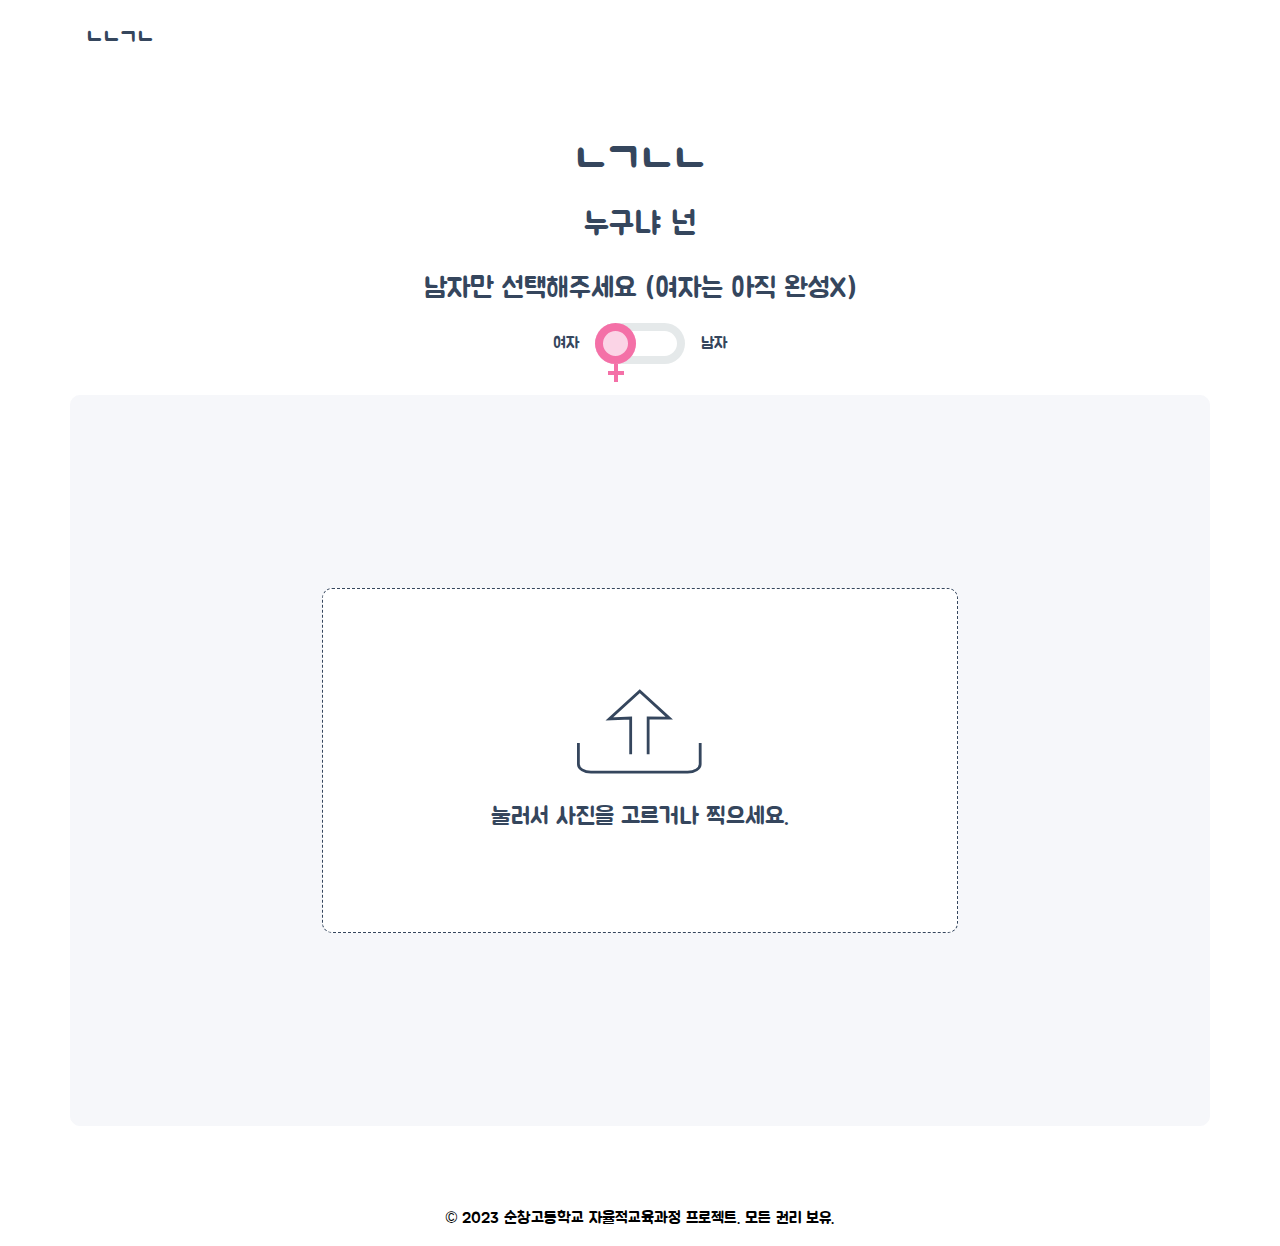
==== commit 50336975: "s" ====
--- a/whoru.html
+++ b/whoru.html
@@ -47,14 +47,10 @@
     <section class="section">
         <h1 class="title">ㄴㄱㄴㄴ</h1>
         <h2 class="subtitle">누구냐 넌</h2>
-        <h2 class="sr-only">나는 어떤 동물과 닮았을까? 나의 동물상 찾기를 해보세요!</h2>
-        <h3 class="sr-only">대표 동물상 연예인 사진 데이터로 학습한 인공지능이 나의 얼굴로 동물상과 특징을 찾아드립니다.</h3>
-        <h4 class="sr-only">본 서비스는 Google의 인공지능 teachable machine 2.0을 활용하였습니다.</h4>
-        <p class="sr-only">얼굴로 보는 인공지능 동물상 테스트, 나와 닮은 동물상을 찾아보세요! 대표 동물상 연예인 사진 데이터로 학습한 인공지능이 나의 얼굴로 동물상과 특징을 찾아드립니다. 회원가입도 필요없이 화면에서 바로 확인해보세요! 사진 데이터는 그 어디에도 전송되지 않습니다. 인공지능이 보는 나의 동물상 테스트 한번 해보세요! 강아지상? 고양이상? 여우상? 사슴상? 토끼상? 곰상? 공룡상? 얼굴상 테스트를 통해 나와 닮은 동물 찾기를 할 수 있습니다.</p>
     </section>
     <section class="youtube pb-3" id="yotube-mid-link">
     </section>
-    <h3 class="pb-2 d-flex justify-content-center">성별을 선택하세요</h3>
+    <h3 class="pb-2 d-flex justify-content-center">남자만 선택해주세요 (여자는 아직 완성X)</h3>
     <section class="d-flex justify-content-center">
         <p class="d-flex align-items-center pr-3">여자</p>
         <div>
